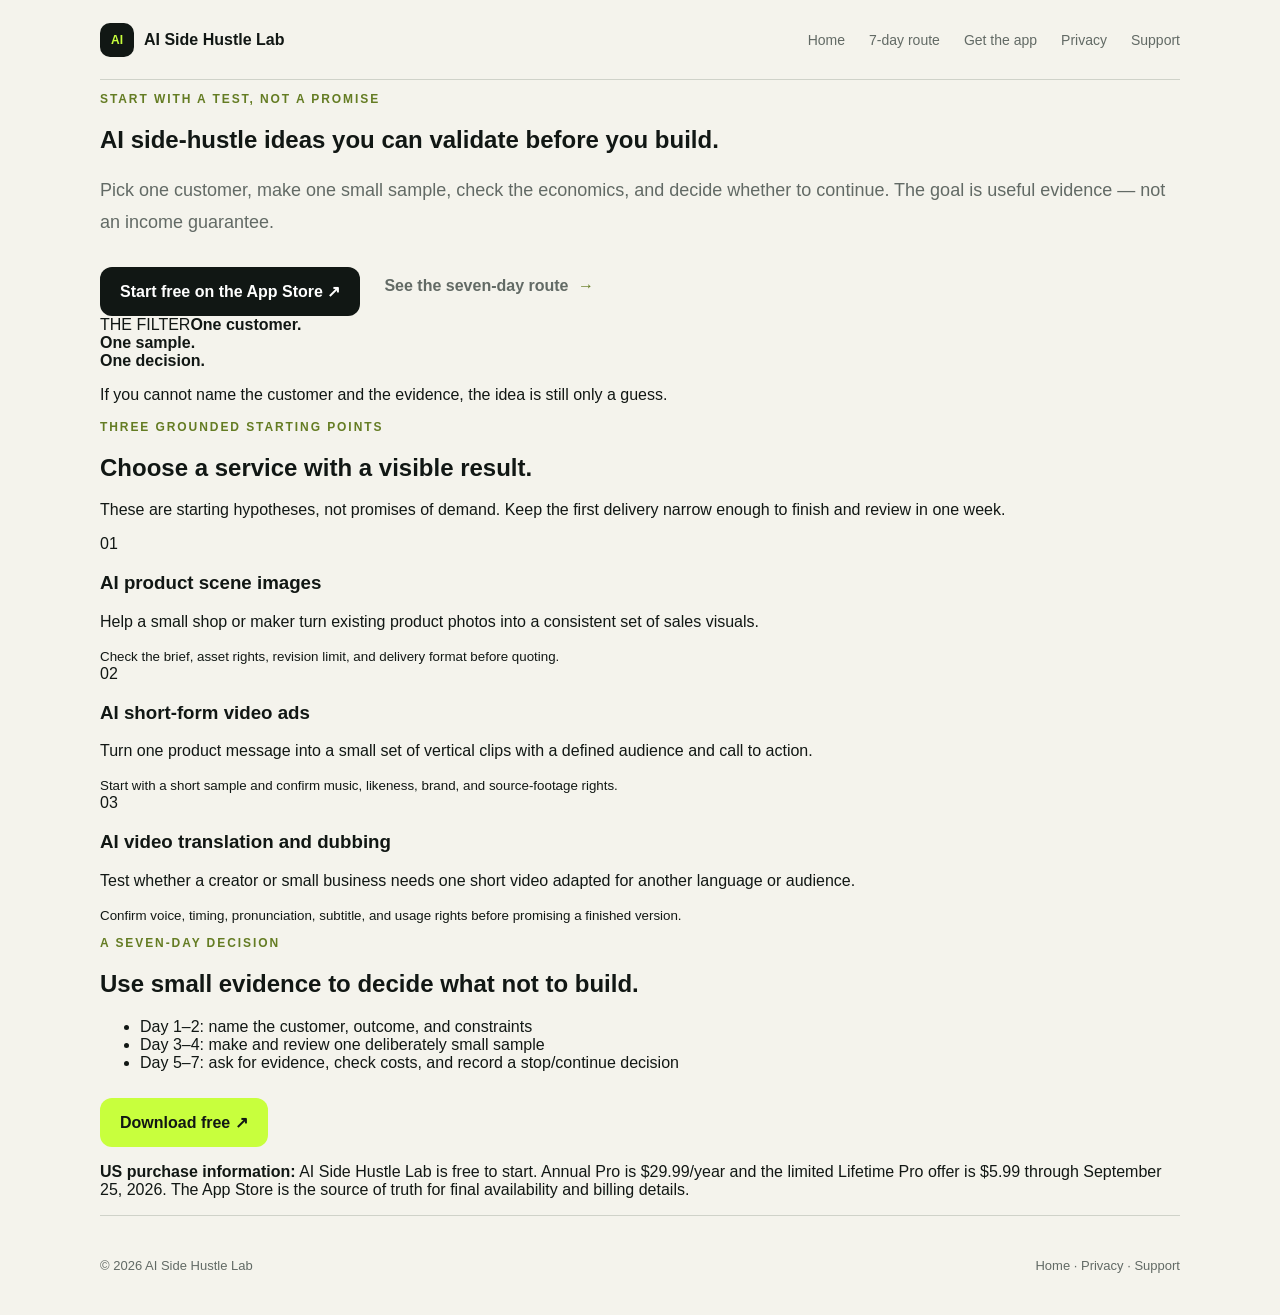
==== docs/ai-side-hustle-ideas/index.html @ 8bcedbda "Add high-intent AI ideas landing page" ====
<!doctype html>
<html lang="en">
<head>
<meta charset="utf-8">
<meta name="viewport" content="width=device-width,initial-scale=1">
<meta name="apple-itunes-app" content="app-id=6803422848">
<title>AI Side Hustle Ideas You Can Validate in 7 Days | AI Side Hustle Lab</title>
<meta name="description" content="Three practical AI side-hustle ideas and a seven-day test for choosing one customer, making one sample, and checking whether the work is worth repeating.">
<meta property="og:title" content="AI Side Hustle Ideas You Can Validate in 7 Days">
<meta property="og:description" content="Pick one customer, make one small sample, check the economics, and decide whether to continue. Start free with AI Side Hustle Lab.">
<meta property="og:type" content="website">
<meta property="og:url" content="https://wanglei13975.github.io/ai-fuye-lab-site/ai-side-hustle-ideas/">
<meta property="og:site_name" content="AI Side Hustle Lab">
<meta property="og:image" content="https://wanglei13975.github.io/ai-fuye-lab-site/og.png">
<meta name="twitter:card" content="summary_large_image">
<meta name="twitter:title" content="AI Side Hustle Ideas You Can Validate in 7 Days">
<meta name="twitter:description" content="Pick one customer, make one small sample, check the economics, and decide whether to continue.">
<meta name="twitter:image" content="https://wanglei13975.github.io/ai-fuye-lab-site/og.png">
<link rel="canonical" href="https://wanglei13975.github.io/ai-fuye-lab-site/ai-side-hustle-ideas/">
<script type="application/ld+json">{"@context":"https://schema.org","@type":"HowTo","name":"How to validate an AI side-hustle idea in seven days","description":"A small, evidence-based route for testing one AI service idea before building a larger business around it.","totalTime":"P7D","tool":[{"@type":"HowToTool","name":"AI Side Hustle Lab for iOS"}],"step":[{"@type":"HowToStep","name":"Choose one customer","text":"Name one person or small team, one recurring problem, and one outcome they already care about."},{"@type":"HowToStep","name":"Make a small sample","text":"Set a narrow brief, record rights and inputs, and estimate the real time and tool cost before promising delivery."},{"@type":"HowToStep","name":"Ask for evidence","text":"Use a short conversation or review request to learn whether the sample is useful, understandable, and worth repeating."}]}</script>
<link rel="stylesheet" href="../style.css">
<link rel="stylesheet" href="../mobile-purchase.css">
</head>
<body>
<nav class="nav wrap"><a class="brand" href="../" aria-label="AI Side Hustle Lab home"><span class="mark">AI</span>AI Side Hustle Lab</a><div class="links"><a href="../">Home</a><a href="../validate-ai-side-hustle/">7-day route</a><a href="https://apps.apple.com/us/app/ai-side-hustle-lab/id6803422848?ct=site_ideas_us&amp;mt=8" target="_blank" rel="noreferrer">Get the app</a><a href="../privacy/">Privacy</a><a href="../support/">Support</a></div></nav>
<main>
<section class="validationHero wrap"><div><p class="eyebrow">Start with a test, not a promise</p><h1>AI side-hustle ideas you can validate before you build.</h1><p class="lead">Pick one customer, make one small sample, check the economics, and decide whether to continue. The goal is useful evidence — not an income guarantee.</p><div class="heroActions"><a class="cta" href="https://apps.apple.com/us/app/ai-side-hustle-lab/id6803422848?ct=site_ideas_us&amp;mt=8" target="_blank" rel="noreferrer">Start free on the App Store ↗</a><a class="textLink" href="../validate-ai-side-hustle/">See the seven-day route <span>→</span></a></div></div><aside class="validationAside" aria-label="Validation rule"><span>THE FILTER</span><strong>One customer.<br>One sample.<br>One decision.</strong><p>If you cannot name the customer and the evidence, the idea is still only a guess.</p></aside></section>
<section class="validationSteps wrap"><div class="sectionHead"><div><p class="eyebrow">Three grounded starting points</p><h2>Choose a service with a visible result.</h2></div><p>These are starting hypotheses, not promises of demand. Keep the first delivery narrow enough to finish and review in one week.</p></div><div class="validationGrid"><article class="validationStep"><span>01</span><h3>AI product scene images</h3><p>Help a small shop or maker turn existing product photos into a consistent set of sales visuals.</p><small>Check the brief, asset rights, revision limit, and delivery format before quoting.</small></article><article class="validationStep"><span>02</span><h3>AI short-form video ads</h3><p>Turn one product message into a small set of vertical clips with a defined audience and call to action.</p><small>Start with a short sample and confirm music, likeness, brand, and source-footage rights.</small></article><article class="validationStep"><span>03</span><h3>AI video translation and dubbing</h3><p>Test whether a creator or small business needs one short video adapted for another language or audience.</p><small>Confirm voice, timing, pronunciation, subtitle, and usage rights before promising a finished version.</small></article></div></section>
<section class="validationOffer wrap"><div><p class="eyebrow">A seven-day decision</p><h2>Use small evidence to decide what not to build.</h2></div><div><ul><li>Day 1–2: name the customer, outcome, and constraints</li><li>Day 3–4: make and review one deliberately small sample</li><li>Day 5–7: ask for evidence, check costs, and record a stop/continue decision</li></ul><a class="cta light" href="https://apps.apple.com/us/app/ai-side-hustle-lab/id6803422848?ct=site_ideas_offer&amp;mt=8" target="_blank" rel="noreferrer">Download free ↗</a></div></section>
<section class="validationNote wrap"><p><b>US purchase information:</b> AI Side Hustle Lab is free to start. Annual Pro is $29.99/year and the limited Lifetime Pro offer is $5.99 through September 25, 2026. The App Store is the source of truth for final availability and billing details.</p></section>
</main>
<footer class="wrap"><span>© 2026 AI Side Hustle Lab</span><span><a href="../">Home</a> · <a href="../privacy/">Privacy</a> · <a href="../support/">Support</a></span></footer>
<div class="mobilePurchaseBar" aria-label="Limited Lifetime Pro offer"><span><strong>Lifetime Pro $5.99</strong><small>through Sep 25 · US App Store</small></span><a href="https://apps.apple.com/us/app/ai-side-hustle-lab/id6803422848?ct=site_mobile_cta&amp;mt=8" target="_blank" rel="noreferrer">Get the app <span aria-hidden="true">↗</span></a></div>
</body>
</html>
---- docs/style.css ----
:root{--ink:#111714;--paper:#f4f3ec;--lime:#c8ff3d;--amber:#ffb338;--muted:#626a65;--line:#cfd2c9}*{box-sizing:border-box}html{scroll-behavior:smooth}body{margin:0;background:var(--paper);color:var(--ink);font-family:-apple-system,BlinkMacSystemFont,"PingFang SC","Noto Sans SC",sans-serif}a{color:inherit;text-decoration:none}.wrap{width:min(1080px,calc(100% - 40px));margin:auto}.nav{height:80px;display:flex;align-items:center;justify-content:space-between;border-bottom:1px solid var(--line)}.brand{display:flex;align-items:center;gap:10px;font-weight:800}.mark{display:grid;place-items:center;width:34px;height:34px;border-radius:10px;background:var(--ink);color:var(--lime);font-size:12px}.links{display:flex;gap:24px;color:var(--muted);font-size:14px}.hero{display:grid;grid-template-columns:1.1fr .9fr;gap:70px;align-items:center;min-height:640px;padding:70px 0}.eyebrow{font-size:12px;letter-spacing:.16em;text-transform:uppercase;font-weight:800;color:#647c23}.hero h1{font-size:68px;line-height:1.05;letter-spacing:-.06em;margin:16px 0 26px}.lead{font-size:18px;line-height:1.8;color:var(--muted)}.priceNote{margin:-10px 0 24px;color:var(--ink);font-size:14px;font-weight:700;letter-spacing:-.01em}.heroActions{display:flex;align-items:center;gap:24px;flex-wrap:wrap}.cta{display:inline-flex;margin-top:10px;background:var(--ink);color:#fff;padding:15px 20px;border-radius:12px;font-weight:700}.textLink{color:var(--muted);font-weight:700}.textLink span{color:#647c23;margin-left:5px}.card{background:var(--ink);color:#fff;border-radius:24px;padding:28px;box-shadow:16px 18px 0 var(--lime)}.card b{color:var(--lime)}.card h2{font-size:30px;margin-top:50px}.card p,.card li{color:#c5cbc7;line-height:1.65}.offer{display:grid;grid-template-columns:1fr 1fr;gap:60px;align-items:center;background:var(--ink);color:#fff;border-radius:24px;padding:44px 48px}.offer h2{font-size:clamp(30px,4vw,48px);line-height:1.08;letter-spacing:-.055em;margin:0;max-width:470px}.offer .eyebrow{color:var(--lime)}.offerBody p{color:#c2c8c4;line-height:1.75;margin:0 0 24px;max-width:470px}.cta.light{background:var(--lime);color:var(--ink)}.projects{padding:95px 0;border-top:1px solid var(--line)}.projects h2,.promise h2{font-size:40px;letter-spacing:-.04em}.grid,.promiseGrid{display:grid;grid-template-columns:repeat(3,1fr);gap:18px}.project{min-height:250px;border:1px solid var(--line);border-radius:18px;padding:25px;display:flex;flex-direction:column}.project h3{font-size:23px;margin-top:48px}.project p,.project small{color:var(--muted);line-height:1.7}.project small{margin-top:auto;border-top:1px solid var(--line);padding-top:15px;color:#7a817c}.promise{background:var(--lime);border-radius:25px;padding:50px;margin-bottom:80px}.promiseGrid{margin-top:35px}.promiseGrid p{line-height:1.65}footer{min-height:100px;border-top:1px solid var(--line);display:flex;align-items:center;justify-content:space-between;color:var(--muted);font-size:13px}.legal{max-width:820px;padding:70px 0 100px}.legal h1{font-size:50px;letter-spacing:-.05em}.legal h2{font-size:22px;margin-top:38px}.legal p,.legal li{color:#4e5752;line-height:1.85}.legal a{text-decoration:underline}@media(max-width:760px){.links a:first-child,.links a:nth-child(3){display:none}.hero{grid-template-columns:1fr;min-height:auto;padding:55px 0 75px}.hero h1{font-size:48px}.offer{grid-template-columns:1fr;gap:20px;padding:34px 25px}.grid,.promiseGrid{grid-template-columns:1fr}.promise{padding:32px 25px}.legal h1{font-size:42px}footer{flex-direction:column;justify-content:center;gap:8px}}
---- docs/mobile-purchase.css ----
.mobilePurchaseBar{display:none}
@media(max-width:780px){body{padding-bottom:88px}.mobilePurchaseBar{position:fixed;z-index:20;left:12px;right:12px;bottom:12px;display:flex;align-items:center;justify-content:space-between;gap:12px;padding:11px 12px 11px 15px;border:1px solid rgba(17,23,20,.22);border-radius:18px;background:rgba(17,23,20,.95);box-shadow:0 12px 36px rgba(17,23,20,.28);backdrop-filter:blur(18px)}.mobilePurchaseBar>span{display:grid;gap:2px;min-width:0}.mobilePurchaseBar strong{color:#c8ff3d;font-size:14px;white-space:nowrap}.mobilePurchaseBar small{color:#d1d8d2;font-size:11px;white-space:nowrap}.mobilePurchaseBar>a{display:inline-flex;align-items:center;gap:5px;flex:none;padding:9px 11px;border-radius:999px;background:#c8ff3d;color:#111714;font-size:12px;font-weight:800;white-space:nowrap}.mobilePurchaseBar>a span{display:inline;color:inherit;font-size:15px}}
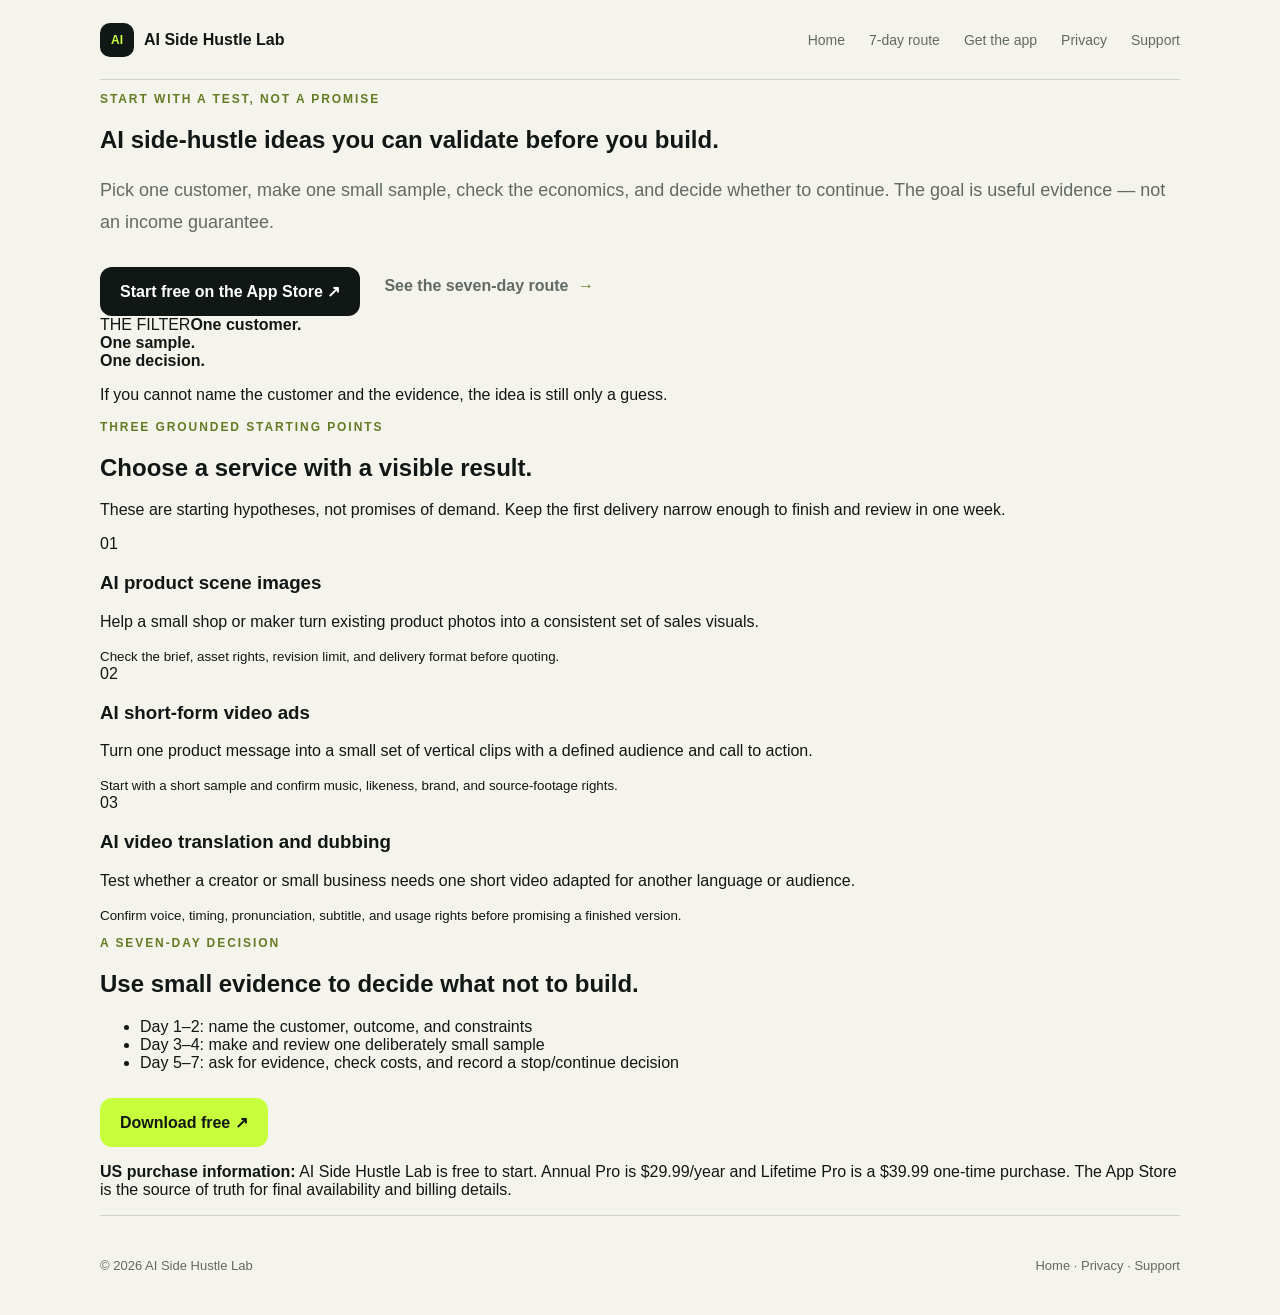
==== commit 8892cd01: "Correct Pro pricing and portable site rendering" ====
--- a/docs/ai-side-hustle-ideas/index.html
+++ b/docs/ai-side-hustle-ideas/index.html
@@ -27,9 +27,9 @@
 <section class="validationHero wrap"><div><p class="eyebrow">Start with a test, not a promise</p><h1>AI side-hustle ideas you can validate before you build.</h1><p class="lead">Pick one customer, make one small sample, check the economics, and decide whether to continue. The goal is useful evidence — not an income guarantee.</p><div class="heroActions"><a class="cta" href="https://apps.apple.com/us/app/ai-side-hustle-lab/id6803422848?ct=site_ideas_us&amp;mt=8" target="_blank" rel="noreferrer">Start free on the App Store ↗</a><a class="textLink" href="../validate-ai-side-hustle/">See the seven-day route <span>→</span></a></div></div><aside class="validationAside" aria-label="Validation rule"><span>THE FILTER</span><strong>One customer.<br>One sample.<br>One decision.</strong><p>If you cannot name the customer and the evidence, the idea is still only a guess.</p></aside></section>
 <section class="validationSteps wrap"><div class="sectionHead"><div><p class="eyebrow">Three grounded starting points</p><h2>Choose a service with a visible result.</h2></div><p>These are starting hypotheses, not promises of demand. Keep the first delivery narrow enough to finish and review in one week.</p></div><div class="validationGrid"><article class="validationStep"><span>01</span><h3>AI product scene images</h3><p>Help a small shop or maker turn existing product photos into a consistent set of sales visuals.</p><small>Check the brief, asset rights, revision limit, and delivery format before quoting.</small></article><article class="validationStep"><span>02</span><h3>AI short-form video ads</h3><p>Turn one product message into a small set of vertical clips with a defined audience and call to action.</p><small>Start with a short sample and confirm music, likeness, brand, and source-footage rights.</small></article><article class="validationStep"><span>03</span><h3>AI video translation and dubbing</h3><p>Test whether a creator or small business needs one short video adapted for another language or audience.</p><small>Confirm voice, timing, pronunciation, subtitle, and usage rights before promising a finished version.</small></article></div></section>
 <section class="validationOffer wrap"><div><p class="eyebrow">A seven-day decision</p><h2>Use small evidence to decide what not to build.</h2></div><div><ul><li>Day 1–2: name the customer, outcome, and constraints</li><li>Day 3–4: make and review one deliberately small sample</li><li>Day 5–7: ask for evidence, check costs, and record a stop/continue decision</li></ul><a class="cta light" href="https://apps.apple.com/us/app/ai-side-hustle-lab/id6803422848?ct=site_ideas_offer&amp;mt=8" target="_blank" rel="noreferrer">Download free ↗</a></div></section>
-<section class="validationNote wrap"><p><b>US purchase information:</b> AI Side Hustle Lab is free to start. Annual Pro is $29.99/year and the limited Lifetime Pro offer is $5.99 through September 25, 2026. The App Store is the source of truth for final availability and billing details.</p></section>
+<section class="validationNote wrap"><p><b>US purchase information:</b> AI Side Hustle Lab is free to start. Annual Pro is $29.99/year and Lifetime Pro is a $39.99 one-time purchase. The App Store is the source of truth for final availability and billing details.</p></section>
 </main>
 <footer class="wrap"><span>© 2026 AI Side Hustle Lab</span><span><a href="../">Home</a> · <a href="../privacy/">Privacy</a> · <a href="../support/">Support</a></span></footer>
-<div class="mobilePurchaseBar" aria-label="Limited Lifetime Pro offer"><span><strong>Lifetime Pro $5.99</strong><small>through Sep 25 · US App Store</small></span><a href="https://apps.apple.com/us/app/ai-side-hustle-lab/id6803422848?ct=site_mobile_cta&amp;mt=8" target="_blank" rel="noreferrer">Get the app <span aria-hidden="true">↗</span></a></div>
+<div class="mobilePurchaseBar" aria-label="Pro purchase information"><span><strong>Lifetime Pro $39.99</strong><small>one-time · US App Store</small></span><a href="https://apps.apple.com/us/app/ai-side-hustle-lab/id6803422848?ct=site_mobile_cta&amp;mt=8" target="_blank" rel="noreferrer">Get the app <span aria-hidden="true">↗</span></a></div>
 </body>
 </html>
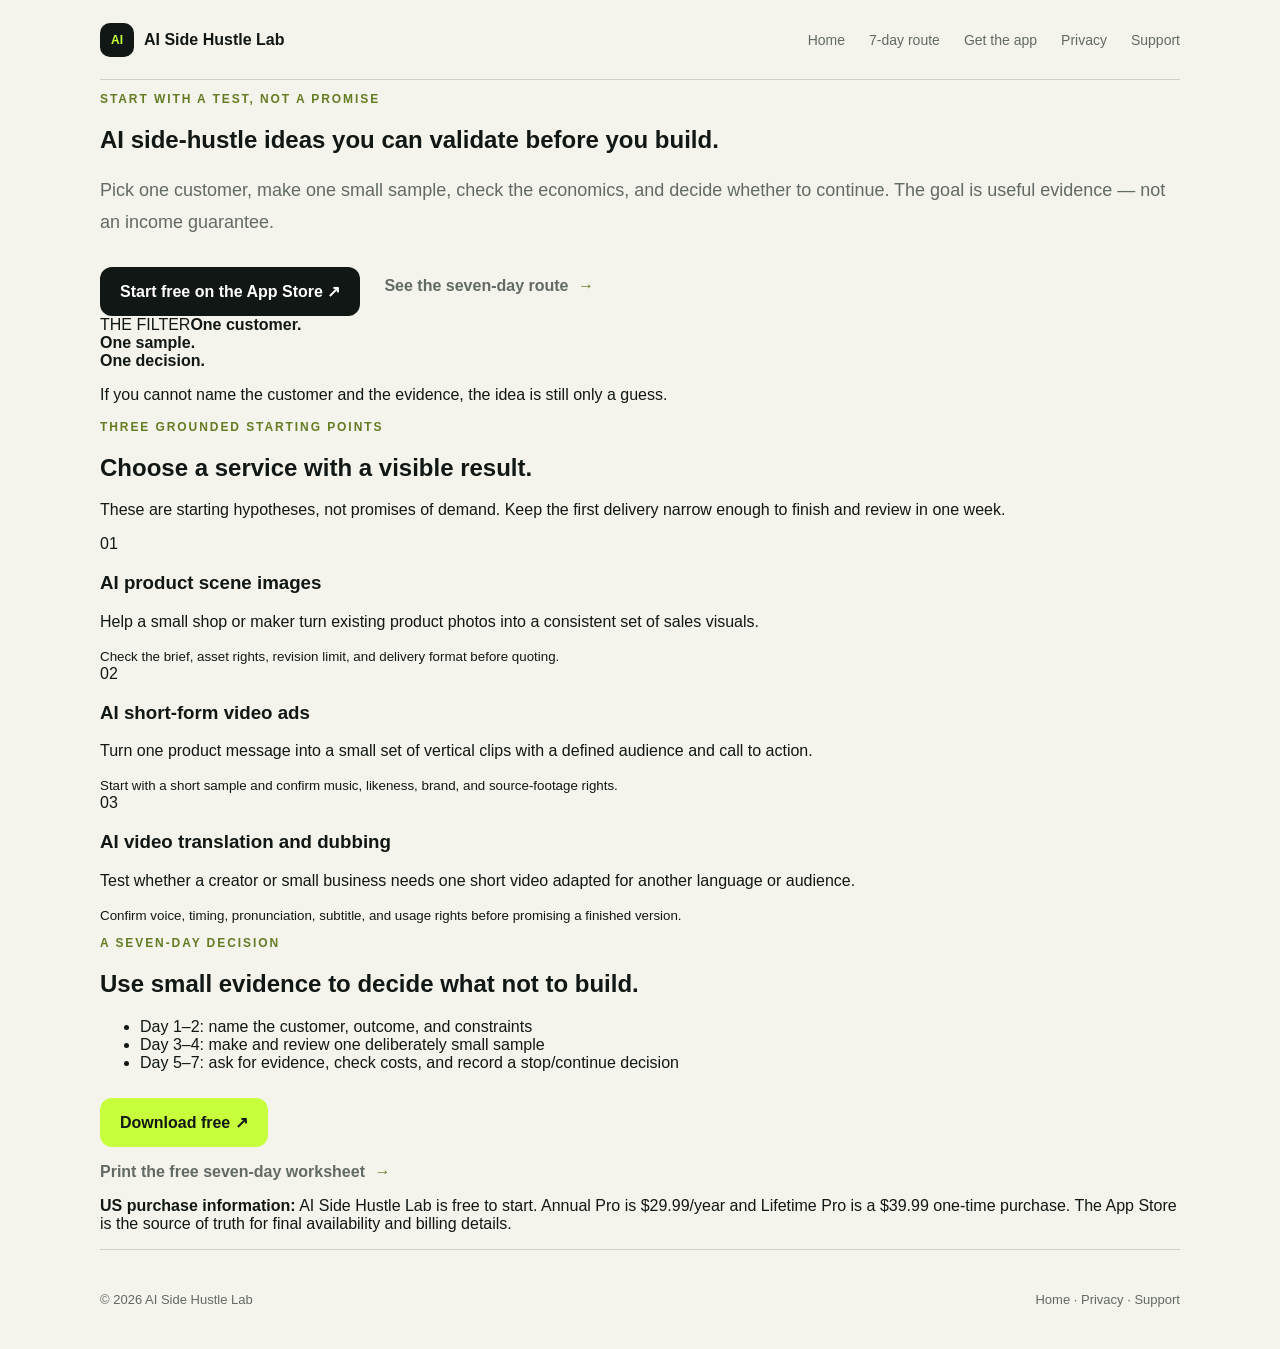
==== commit 9d3175f5: "Add printable AIF validation worksheet and Pages workflow" ====
--- a/docs/ai-side-hustle-ideas/index.html
+++ b/docs/ai-side-hustle-ideas/index.html
@@ -3,7 +3,7 @@
 <head>
 <meta charset="utf-8">
 <meta name="viewport" content="width=device-width,initial-scale=1">
-<meta name="apple-itunes-app" content="app-id=6803422848">
+<meta name="apple-itunes-app" content="app-id=6803422848, ct=site_home_ai_q4_2026, pt=128677255, mt=8">
 <title>AI Side Hustle Ideas You Can Validate in 7 Days | AI Side Hustle Lab</title>
 <meta name="description" content="Three practical AI side-hustle ideas and a seven-day test for choosing one customer, making one sample, and checking whether the work is worth repeating.">
 <meta property="og:title" content="AI Side Hustle Ideas You Can Validate in 7 Days">
@@ -20,16 +20,17 @@
 <script type="application/ld+json">{"@context":"https://schema.org","@type":"HowTo","name":"How to validate an AI side-hustle idea in seven days","description":"A small, evidence-based route for testing one AI service idea before building a larger business around it.","totalTime":"P7D","tool":[{"@type":"HowToTool","name":"AI Side Hustle Lab for iOS"}],"step":[{"@type":"HowToStep","name":"Choose one customer","text":"Name one person or small team, one recurring problem, and one outcome they already care about."},{"@type":"HowToStep","name":"Make a small sample","text":"Set a narrow brief, record rights and inputs, and estimate the real time and tool cost before promising delivery."},{"@type":"HowToStep","name":"Ask for evidence","text":"Use a short conversation or review request to learn whether the sample is useful, understandable, and worth repeating."}]}</script>
 <link rel="stylesheet" href="../style.css">
 <link rel="stylesheet" href="../mobile-purchase.css">
+<script defer src="/ai-fuye-lab-site/campaign-link.js"></script>
 </head>
 <body>
-<nav class="nav wrap"><a class="brand" href="../" aria-label="AI Side Hustle Lab home"><span class="mark">AI</span>AI Side Hustle Lab</a><div class="links"><a href="../">Home</a><a href="../validate-ai-side-hustle/">7-day route</a><a href="https://apps.apple.com/us/app/ai-side-hustle-lab/id6803422848?ct=site_ideas_us&amp;mt=8" target="_blank" rel="noreferrer">Get the app</a><a href="../privacy/">Privacy</a><a href="../support/">Support</a></div></nav>
+<nav class="nav wrap"><a class="brand" href="../" aria-label="AI Side Hustle Lab home"><span class="mark">AI</span>AI Side Hustle Lab</a><div class="links"><a href="../">Home</a><a href="../validate-ai-side-hustle/">7-day route</a><a href="https://apps.apple.com/us/app/ai-side-hustle-lab/id6803422848?pt=128677255&amp;ct=site_home_ai_q4_2026&amp;mt=8" target="_blank" rel="noreferrer">Get the app</a><a href="../privacy/">Privacy</a><a href="../support/">Support</a></div></nav>
 <main>
-<section class="validationHero wrap"><div><p class="eyebrow">Start with a test, not a promise</p><h1>AI side-hustle ideas you can validate before you build.</h1><p class="lead">Pick one customer, make one small sample, check the economics, and decide whether to continue. The goal is useful evidence — not an income guarantee.</p><div class="heroActions"><a class="cta" href="https://apps.apple.com/us/app/ai-side-hustle-lab/id6803422848?ct=site_ideas_us&amp;mt=8" target="_blank" rel="noreferrer">Start free on the App Store ↗</a><a class="textLink" href="../validate-ai-side-hustle/">See the seven-day route <span>→</span></a></div></div><aside class="validationAside" aria-label="Validation rule"><span>THE FILTER</span><strong>One customer.<br>One sample.<br>One decision.</strong><p>If you cannot name the customer and the evidence, the idea is still only a guess.</p></aside></section>
+<section class="validationHero wrap"><div><p class="eyebrow">Start with a test, not a promise</p><h1>AI side-hustle ideas you can validate before you build.</h1><p class="lead">Pick one customer, make one small sample, check the economics, and decide whether to continue. The goal is useful evidence — not an income guarantee.</p><div class="heroActions"><a class="cta" href="https://apps.apple.com/us/app/ai-side-hustle-lab/id6803422848?pt=128677255&amp;ct=site_home_ai_q4_2026&amp;mt=8" target="_blank" rel="noreferrer">Start free on the App Store ↗</a><a class="textLink" href="../validate-ai-side-hustle/">See the seven-day route <span>→</span></a></div></div><aside class="validationAside" aria-label="Validation rule"><span>THE FILTER</span><strong>One customer.<br>One sample.<br>One decision.</strong><p>If you cannot name the customer and the evidence, the idea is still only a guess.</p></aside></section>
 <section class="validationSteps wrap"><div class="sectionHead"><div><p class="eyebrow">Three grounded starting points</p><h2>Choose a service with a visible result.</h2></div><p>These are starting hypotheses, not promises of demand. Keep the first delivery narrow enough to finish and review in one week.</p></div><div class="validationGrid"><article class="validationStep"><span>01</span><h3>AI product scene images</h3><p>Help a small shop or maker turn existing product photos into a consistent set of sales visuals.</p><small>Check the brief, asset rights, revision limit, and delivery format before quoting.</small></article><article class="validationStep"><span>02</span><h3>AI short-form video ads</h3><p>Turn one product message into a small set of vertical clips with a defined audience and call to action.</p><small>Start with a short sample and confirm music, likeness, brand, and source-footage rights.</small></article><article class="validationStep"><span>03</span><h3>AI video translation and dubbing</h3><p>Test whether a creator or small business needs one short video adapted for another language or audience.</p><small>Confirm voice, timing, pronunciation, subtitle, and usage rights before promising a finished version.</small></article></div></section>
-<section class="validationOffer wrap"><div><p class="eyebrow">A seven-day decision</p><h2>Use small evidence to decide what not to build.</h2></div><div><ul><li>Day 1–2: name the customer, outcome, and constraints</li><li>Day 3–4: make and review one deliberately small sample</li><li>Day 5–7: ask for evidence, check costs, and record a stop/continue decision</li></ul><a class="cta light" href="https://apps.apple.com/us/app/ai-side-hustle-lab/id6803422848?ct=site_ideas_offer&amp;mt=8" target="_blank" rel="noreferrer">Download free ↗</a></div></section>
+<section class="validationOffer wrap"><div><p class="eyebrow">A seven-day decision</p><h2>Use small evidence to decide what not to build.</h2></div><div><ul><li>Day 1–2: name the customer, outcome, and constraints</li><li>Day 3–4: make and review one deliberately small sample</li><li>Day 5–7: ask for evidence, check costs, and record a stop/continue decision</li></ul><a class="cta light" href="https://apps.apple.com/us/app/ai-side-hustle-lab/id6803422848?pt=128677255&amp;ct=site_home_ai_q4_2026&amp;mt=8" target="_blank" rel="noreferrer">Download free ↗</a><p><a class="textLink" href="../ai-service-validation-worksheet/">Print the free seven-day worksheet <span>→</span></a></p></div></section>
 <section class="validationNote wrap"><p><b>US purchase information:</b> AI Side Hustle Lab is free to start. Annual Pro is $29.99/year and Lifetime Pro is a $39.99 one-time purchase. The App Store is the source of truth for final availability and billing details.</p></section>
 </main>
 <footer class="wrap"><span>© 2026 AI Side Hustle Lab</span><span><a href="../">Home</a> · <a href="../privacy/">Privacy</a> · <a href="../support/">Support</a></span></footer>
-<div class="mobilePurchaseBar" aria-label="Pro purchase information"><span><strong>Lifetime Pro $39.99</strong><small>one-time · US App Store</small></span><a href="https://apps.apple.com/us/app/ai-side-hustle-lab/id6803422848?ct=site_mobile_cta&amp;mt=8" target="_blank" rel="noreferrer">Get the app <span aria-hidden="true">↗</span></a></div>
+<div class="mobilePurchaseBar" aria-label="Pro purchase information"><span><strong>Lifetime Pro $39.99</strong><small>one-time · US App Store</small></span><a href="https://apps.apple.com/us/app/ai-side-hustle-lab/id6803422848?pt=128677255&amp;ct=site_home_ai_q4_2026&amp;mt=8" target="_blank" rel="noreferrer">Get the app <span aria-hidden="true">↗</span></a></div>
 </body>
 </html>
